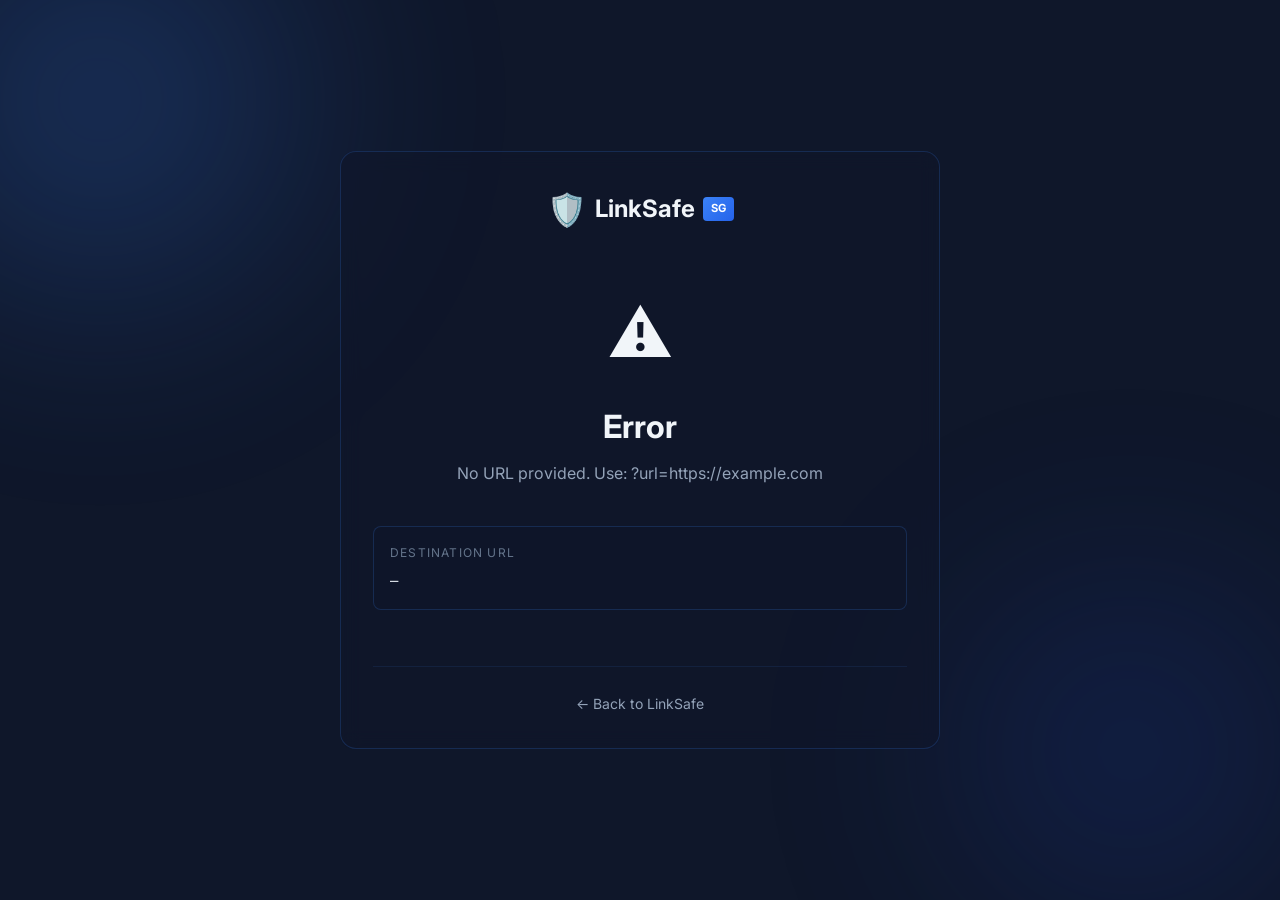
==== check.html @ cc97ff0c "add phishing checker" ====
<!DOCTYPE html>
<html lang="en">
<head>
  <meta charset="UTF-8">
  <meta name="viewport" content="width=device-width, initial-scale=1.0">
  <title>LinkSafe — Checking Link...</title>
  <meta name="description" content="LinkSafe is checking if this link is safe before you continue.">

  <!-- Don't index this page -->
  <meta name="robots" content="noindex, nofollow">

  <link rel="preconnect" href="https://fonts.googleapis.com">
  <link rel="preconnect" href="https://fonts.gstatic.com" crossorigin>
  <link href="https://fonts.googleapis.com/css2?family=Inter:wght@400;500;600;700&family=JetBrains+Mono:wght@400;500&display=swap" rel="stylesheet">

  <!-- Google Analytics -->
  <script async src="https://www.googletagmanager.com/gtag/js?id=G-LSV59Z6FGF"></script>
  <script>
    window.dataLayer = window.dataLayer || [];
    function gtag(){dataLayer.push(arguments);}
    gtag('js', new Date());
    gtag('config', 'G-LSV59Z6FGF');
  </script>

  <style>
    * { margin: 0; padding: 0; box-sizing: border-box; }

    body {
      font-family: 'Inter', -apple-system, sans-serif;
      background: #0F172A;
      color: #F1F5F9;
      min-height: 100vh;
      display: flex;
      align-items: center;
      justify-content: center;
      padding: 1rem;
      line-height: 1.6;
    }

    .bg-orb {
      position: fixed;
      border-radius: 50%;
      filter: blur(100px);
      opacity: 0.3;
      z-index: -1;
      pointer-events: none;
    }

    .bg-orb-1 {
      width: 600px;
      height: 600px;
      background: radial-gradient(circle, #3B82F6 0%, transparent 70%);
      top: -200px;
      left: -200px;
    }

    .bg-orb-2 {
      width: 500px;
      height: 500px;
      background: radial-gradient(circle, #1E40AF 0%, transparent 70%);
      bottom: -100px;
      right: -100px;
    }

    .container {
      max-width: 600px;
      width: 100%;
      background: rgba(15, 23, 42, 0.6);
      border: 1px solid rgba(59, 130, 246, 0.2);
      border-radius: 16px;
      padding: 2rem;
      backdrop-filter: blur(10px);
    }

    .brand {
      display: flex;
      align-items: center;
      gap: 0.5rem;
      justify-content: center;
      margin-bottom: 2rem;
    }

    .brand-icon { font-size: 2rem; }
    .brand-name { font-size: 1.5rem; font-weight: 700; color: #F1F5F9; }
    .brand-tag {
      background: linear-gradient(135deg, #3B82F6 0%, #2563EB 100%);
      color: white;
      font-size: 0.7rem;
      font-weight: 700;
      padding: 0.2rem 0.5rem;
      border-radius: 4px;
    }

    /* Loading state */
    .loading {
      text-align: center;
      padding: 2rem 0;
    }

    .spinner {
      width: 50px;
      height: 50px;
      border: 4px solid rgba(59, 130, 246, 0.2);
      border-top-color: #3B82F6;
      border-radius: 50%;
      margin: 0 auto 1.5rem;
      animation: spin 0.8s linear infinite;
    }

    @keyframes spin {
      to { transform: rotate(360deg); }
    }

    .loading-text {
      font-size: 1.1rem;
      color: #94A3B8;
      margin-bottom: 0.5rem;
    }

    .loading-url {
      font-family: 'JetBrains Mono', monospace;
      font-size: 0.875rem;
      color: #64748B;
      word-break: break-all;
      padding: 0.5rem;
      background: rgba(15, 23, 42, 0.5);
      border-radius: 6px;
      margin-top: 1rem;
    }

    /* Result states */
    .result {
      display: none;
    }

    .result.show {
      display: block;
    }

    .verdict {
      text-align: center;
      padding: 1rem 0;
    }

    .verdict-icon {
      font-size: 4rem;
      margin-bottom: 1rem;
    }

    .verdict-title {
      font-size: 2rem;
      font-weight: 700;
      margin-bottom: 0.5rem;
    }

    .verdict-subtitle {
      font-size: 1rem;
      color: #94A3B8;
      margin-bottom: 1.5rem;
    }

    /* SAFE */
    .verdict-safe .verdict-title { color: #10B981; }

    /* WARNING */
    .verdict-warning .verdict-title { color: #F59E0B; }

    /* DANGER */
    .verdict-danger .verdict-title { color: #EF4444; }

    /* URL box */
    .url-box {
      background: rgba(15, 23, 42, 0.8);
      border: 1px solid rgba(59, 130, 246, 0.2);
      border-radius: 8px;
      padding: 1rem;
      margin-bottom: 1.5rem;
    }

    .url-label {
      font-size: 0.75rem;
      color: #64748B;
      letter-spacing: 0.1em;
      text-transform: uppercase;
      margin-bottom: 0.5rem;
    }

    .url-value {
      font-family: 'JetBrains Mono', monospace;
      font-size: 0.875rem;
      color: #E2E8F0;
      word-break: break-all;
    }

    /* Signals list */
    .signals {
      list-style: none;
      margin-bottom: 1.5rem;
    }

    .signals li {
      padding: 0.6rem 1rem;
      margin-bottom: 0.5rem;
      background: rgba(15, 23, 42, 0.5);
      border-radius: 6px;
      font-size: 0.9rem;
      display: flex;
      align-items: center;
      gap: 0.5rem;
    }

    .signal-bad {
      border-left: 3px solid #EF4444;
      color: #FCA5A5;
    }

    .signal-warn {
      border-left: 3px solid #F59E0B;
      color: #FCD34D;
    }

    .signal-ok {
      border-left: 3px solid #10B981;
      color: #6EE7B7;
    }

    /* Buttons */
    .buttons {
      display: flex;
      gap: 0.75rem;
      flex-direction: column;
    }

    .btn {
      padding: 1rem 1.5rem;
      border: none;
      border-radius: 10px;
      font-size: 1rem;
      font-weight: 600;
      cursor: pointer;
      transition: all 0.2s;
      text-decoration: none;
      display: block;
      text-align: center;
      font-family: inherit;
    }

    .btn-block {
      background: rgba(239, 68, 68, 0.1);
      border: 1px solid #EF4444;
      color: #FCA5A5;
    }

    .btn-block:hover {
      background: rgba(239, 68, 68, 0.2);
      transform: translateY(-2px);
    }

    .btn-continue {
      background: rgba(245, 158, 11, 0.1);
      border: 1px solid #F59E0B;
      color: #FCD34D;
    }

    .btn-continue:hover {
      background: rgba(245, 158, 11, 0.2);
    }

    .btn-safe-continue {
      background: linear-gradient(135deg, #10B981 0%, #059669 100%);
      color: white;
      border: 1px solid #10B981;
    }

    .btn-safe-continue:hover {
      transform: translateY(-2px);
      box-shadow: 0 4px 16px rgba(16, 185, 129, 0.3);
    }

    .countdown {
      text-align: center;
      font-size: 0.875rem;
      color: #64748B;
      margin-top: 1rem;
      font-family: 'JetBrains Mono', monospace;
    }

    /* Footer */
    .footer-link {
      text-align: center;
      margin-top: 2rem;
      padding-top: 1.5rem;
      border-top: 1px solid rgba(59, 130, 246, 0.1);
    }

    .footer-link a {
      color: #94A3B8;
      text-decoration: none;
      font-size: 0.875rem;
      transition: color 0.2s;
    }

    .footer-link a:hover {
      color: #60A5FA;
    }

    /* Mobile */
    @media (max-width: 480px) {
      .container { padding: 1.5rem; }
      .verdict-title { font-size: 1.5rem; }
      .verdict-icon { font-size: 3rem; }
    }
  </style>
</head>
<body>

  <div class="bg-orb bg-orb-1" aria-hidden="true"></div>
  <div class="bg-orb bg-orb-2" aria-hidden="true"></div>

  <div class="container">
    <!-- Brand -->
    <div class="brand">
      <span class="brand-icon">🛡️</span>
      <span class="brand-name">LinkSafe</span>
      <span class="brand-tag">SG</span>
    </div>

    <!-- LOADING STATE -->
    <div id="loading" class="loading">
      <div class="spinner"></div>
      <div class="loading-text">Checking your link...</div>
      <div class="loading-url" id="loading-url">—</div>
    </div>

    <!-- RESULT STATE -->
    <div id="result" class="result">
      <div class="verdict" id="verdict">
        <div class="verdict-icon" id="verdict-icon">🔍</div>
        <div class="verdict-title" id="verdict-title">Checking...</div>
        <div class="verdict-subtitle" id="verdict-subtitle">Please wait</div>
      </div>

      <div class="url-box">
        <div class="url-label">Destination URL</div>
        <div class="url-value" id="url-value">—</div>
      </div>

      <ul class="signals" id="signals"></ul>

      <div class="buttons" id="buttons"></div>

      <div class="countdown" id="countdown"></div>
    </div>

    <!-- Footer -->
    <div class="footer-link">
      <a href="https://shakhsg.github.io/linksafe" target="_blank">
        ← Back to LinkSafe
      </a>
    </div>
  </div>

  <script>
    // ============================================
    // GET URL PARAM
    // ============================================
    const params = new URLSearchParams(window.location.search);
    const targetUrl = params.get('url');

    if (!targetUrl) {
      showError('No URL provided. Use: ?url=https://example.com');
      throw new Error('No URL');
    }

    // Show loading URL
    document.getElementById('loading-url').textContent = targetUrl;

    // ============================================
    // PHISHING DETECTION (8 signals)
    // ============================================
    function checkPhishing(url) {
      const signals = [];
      let dangerScore = 0;
      let warningScore = 0;

      let parsedUrl;
      try {
        parsedUrl = new URL(url);
      } catch (e) {
        return {
          verdict: 'DANGER',
          signals: [{ type: 'bad', text: 'Invalid URL format' }]
        };
      }

      const hostname = parsedUrl.hostname.toLowerCase();
      const fullUrl = url.toLowerCase();

      // 1. HTTPS check
      if (parsedUrl.protocol !== 'https:') {
        signals.push({ type: 'warn', text: 'No HTTPS — connection not encrypted' });
        warningScore++;
      } else {
        signals.push({ type: 'ok', text: 'HTTPS enabled — encrypted connection' });
      }

      // 2. IP-based URLs
      if (/^\d{1,3}\.\d{1,3}\.\d{1,3}\.\d{1,3}/.test(hostname)) {
        signals.push({ type: 'bad', text: 'IP address instead of domain — highly suspicious' });
        dangerScore += 2;
      }

      // 3. Suspicious TLDs
      const badTlds = ['.tk', '.ml', '.ga', '.cf', '.xyz', '.top', '.win', '.bid'];
      const matchedTld = badTlds.find(tld => hostname.endsWith(tld));
      if (matchedTld) {
        signals.push({ type: 'bad', text: `Suspicious TLD: ${matchedTld} (commonly used in phishing)` });
        dangerScore += 2;
      }

      // 4. Phishing keywords
      const phishingKeywords = ['verify', 'secure', 'login', 'update', 'confirm', 'validate', 'unlock', 'suspended'];
      const foundKeywords = phishingKeywords.filter(k => fullUrl.includes(k));
      if (foundKeywords.length > 0) {
        signals.push({ type: 'warn', text: `Phishing keywords detected: ${foundKeywords.join(', ')}` });
        warningScore++;
      }

      // 5. Brand impersonation (Singapore-tuned)
      const sgBrands = ['dbs', 'ocbc', 'uob', 'posb', 'singpass', 'singpost', 'iras', 'shopee', 'lazada', 'grab'];
      const brandFound = sgBrands.find(brand => {
        // Check if brand is in URL but NOT the legitimate domain
        const legitimateDomains = {
          'dbs': 'dbs.com.sg',
          'ocbc': 'ocbc.com',
          'uob': 'uob.com.sg',
          'posb': 'posb.com.sg',
          'singpass': 'singpass.gov.sg',
          'singpost': 'singpost.com',
          'iras': 'iras.gov.sg',
          'shopee': 'shopee.sg',
          'lazada': 'lazada.sg',
          'grab': 'grab.com'
        };
        const legit = legitimateDomains[brand];
        return fullUrl.includes(brand) && !hostname.endsWith(legit);
      });

      if (brandFound) {
        signals.push({ type: 'bad', text: `Brand impersonation detected: "${brandFound.toUpperCase()}" — but URL doesn't match official domain` });
        dangerScore += 3;
      }

      // 6. Excessive subdomains
      const subdomainCount = hostname.split('.').length - 2;
      if (subdomainCount > 3) {
        signals.push({ type: 'warn', text: `Excessive subdomains (${subdomainCount}) — possible masking attempt` });
        warningScore++;
      }

      // 7. Punycode / suspicious characters
      if (hostname.includes('xn--') || /[^\x00-\x7F]/.test(hostname)) {
        signals.push({ type: 'bad', text: 'Punycode/Unicode characters — possible homograph attack' });
        dangerScore += 2;
      }

      // 8. URL length / @ symbol / shorteners
      if (url.length > 100) {
        signals.push({ type: 'warn', text: `URL unusually long (${url.length} chars)` });
        warningScore++;
      }
      if (url.includes('@') && url.indexOf('@') > 8) {
        signals.push({ type: 'bad', text: '@ symbol in URL — classic phishing trick' });
        dangerScore += 2;
      }

      // URL shorteners
      const shorteners = ['bit.ly', 'tinyurl.com', 't.co', 'goo.gl', 'ow.ly', 'is.gd', 'buff.ly'];
      if (shorteners.some(s => hostname.includes(s))) {
        signals.push({ type: 'warn', text: 'URL shortener detected — destination hidden' });
        warningScore++;
      }

      // Determine verdict
      let verdict;
      if (dangerScore >= 2) {
        verdict = 'DANGER';
      } else if (dangerScore >= 1 || warningScore >= 2) {
        verdict = 'WARNING';
      } else {
        verdict = 'SAFE';
      }

      return { verdict, signals, dangerScore, warningScore };
    }

    // ============================================
    // RENDER RESULT
    // ============================================
    function showError(msg) {
      document.getElementById('loading').style.display = 'none';
      document.getElementById('result').classList.add('show');
      document.getElementById('verdict-icon').textContent = '⚠️';
      document.getElementById('verdict-title').textContent = 'Error';
      document.getElementById('verdict-subtitle').textContent = msg;
    }

    function renderResult(result) {
      // Hide loading
      document.getElementById('loading').style.display = 'none';
      document.getElementById('result').classList.add('show');

      // URL
      document.getElementById('url-value').textContent = targetUrl;

      const verdict = document.getElementById('verdict');
      const icon = document.getElementById('verdict-icon');
      const title = document.getElementById('verdict-title');
      const subtitle = document.getElementById('verdict-subtitle');
      const signalsList = document.getElementById('signals');
      const buttons = document.getElementById('buttons');
      const countdown = document.getElementById('countdown');

      // Set verdict-specific styles
      if (result.verdict === 'DANGER') {
        verdict.classList.add('verdict-danger');
        icon.textContent = '🚨';
        title.textContent = 'DANGER';
        subtitle.textContent = 'This link is dangerous. Do not continue.';

        // Track event in GA
        if (typeof gtag === 'function') {
          gtag('event', 'link_check', { verdict: 'DANGER' });
        }

        // Buttons
        buttons.innerHTML = `
          <button class="btn btn-block" onclick="goBack()">⛔ Don't continue (recommended)</button>
          <button class="btn btn-continue" onclick="continueAnyway()">⚠️ I understand the risk, continue anyway</button>
        `;

      } else if (result.verdict === 'WARNING') {
        verdict.classList.add('verdict-warning');
        icon.textContent = '⚠️';
        title.textContent = 'SUSPICIOUS';
        subtitle.textContent = 'This link has warning signs. Proceed with caution.';

        if (typeof gtag === 'function') {
          gtag('event', 'link_check', { verdict: 'WARNING' });
        }

        buttons.innerHTML = `
          <button class="btn btn-continue" onclick="continueAnyway()">⚠️ Continue with caution</button>
          <button class="btn btn-block" onclick="goBack()">⛔ Don't continue</button>
        `;

      } else {
        verdict.classList.add('verdict-safe');
        icon.textContent = '✅';
        title.textContent = 'SAFE';
        subtitle.textContent = 'No threats detected. You can continue.';

        if (typeof gtag === 'function') {
          gtag('event', 'link_check', { verdict: 'SAFE' });
        }

        buttons.innerHTML = `
          <button class="btn btn-safe-continue" onclick="continueAnyway()">✓ Continue to site</button>
        `;

        // Auto-redirect after 3 seconds for SAFE links
        let timeLeft = 3;
        countdown.textContent = `Auto-redirecting in ${timeLeft}s...`;
        const interval = setInterval(() => {
          timeLeft--;
          if (timeLeft > 0) {
            countdown.textContent = `Auto-redirecting in ${timeLeft}s...`;
          } else {
            clearInterval(interval);
            continueAnyway();
          }
        }, 1000);
      }

      // Render signals
      signalsList.innerHTML = result.signals.map(s => `
        <li class="signal-${s.type}">${s.text}</li>
      `).join('');
    }

    // ============================================
    // ACTIONS
    // ============================================
    function continueAnyway() {
      window.location.href = targetUrl;
    }

    function goBack() {
      if (history.length > 1) {
        history.back();
      } else {
        window.location.href = 'https://shakhsg.github.io/linksafe';
      }
    }

    // ============================================
    // RUN CHECK
    // ============================================
    setTimeout(() => {
      const result = checkPhishing(targetUrl);
      renderResult(result);
    }, 800); // 800ms delay for UX (feels like real check)

  </script>
</body>
</html>
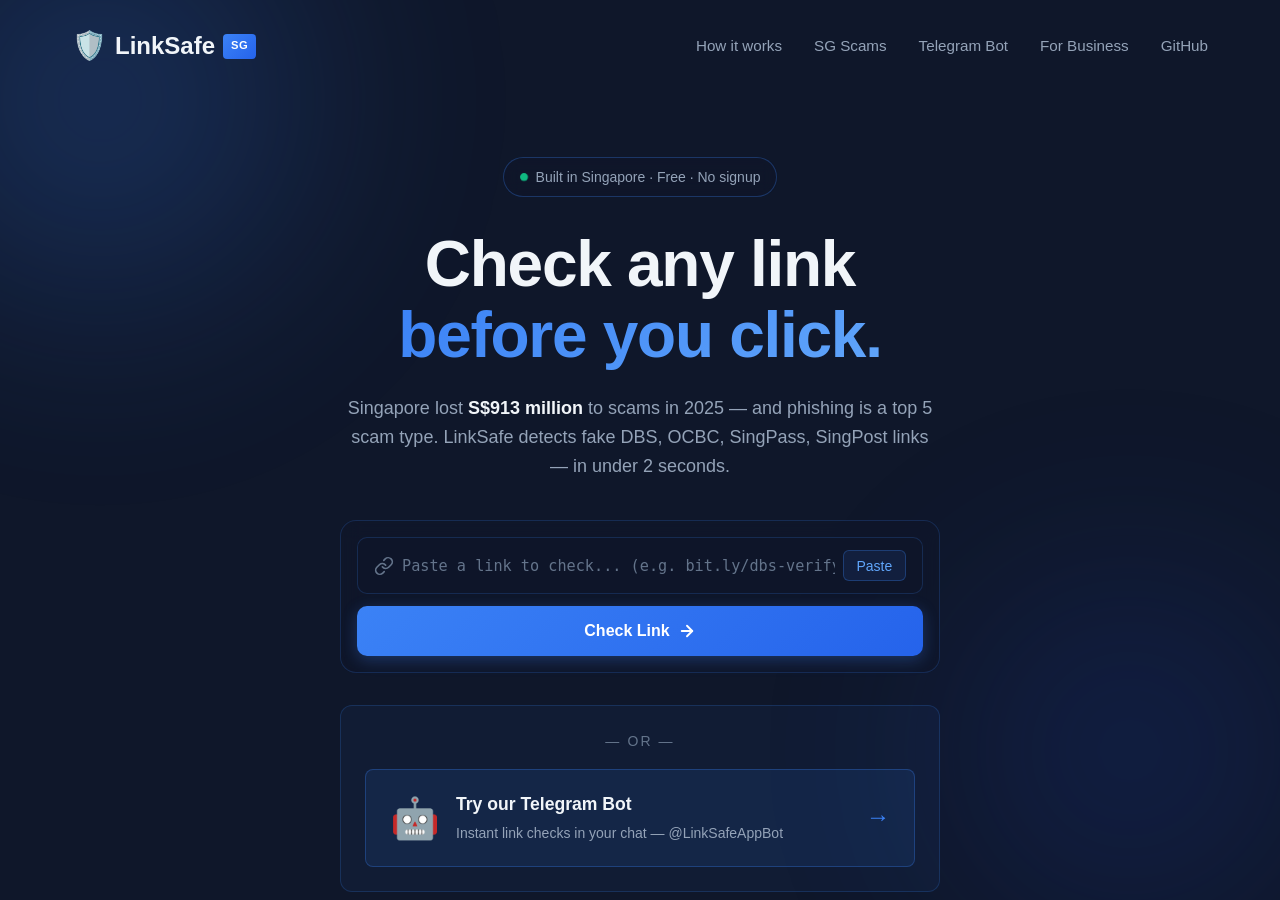
==== commit e8dc6bca: "Add check.html phishing detector + share link feature" ====
--- a/check.html
+++ b/check.html
@@ -354,7 +354,7 @@
 
     <!-- Footer -->
     <div class="footer-link">
-      <a href="https://shakhsg.github.io/linksafe" target="_blank">
+      <a href="index.html">
         ← Back to LinkSafe
       </a>
     </div>
@@ -368,7 +368,10 @@
     const targetUrl = params.get('url');
 
     if (!targetUrl) {
-      showError('No URL provided. Use: ?url=https://example.com');
+      showError('No URL provided. Redirecting to LinkSafe...');
+      setTimeout(() => {
+        window.location.href = 'index.html';
+      }, 2000);
       throw new Error('No URL');
     }
 
@@ -429,7 +432,6 @@
       // 5. Brand impersonation (Singapore-tuned)
       const sgBrands = ['dbs', 'ocbc', 'uob', 'posb', 'singpass', 'singpost', 'iras', 'shopee', 'lazada', 'grab'];
       const brandFound = sgBrands.find(brand => {
-        // Check if brand is in URL but NOT the legitimate domain
         const legitimateDomains = {
           'dbs': 'dbs.com.sg',
           'ocbc': 'ocbc.com',
@@ -506,11 +508,9 @@
     }
 
     function renderResult(result) {
-      // Hide loading
       document.getElementById('loading').style.display = 'none';
       document.getElementById('result').classList.add('show');
 
-      // URL
       document.getElementById('url-value').textContent = targetUrl;
 
       const verdict = document.getElementById('verdict');
@@ -521,19 +521,16 @@
       const buttons = document.getElementById('buttons');
       const countdown = document.getElementById('countdown');
 
-      // Set verdict-specific styles
       if (result.verdict === 'DANGER') {
         verdict.classList.add('verdict-danger');
         icon.textContent = '🚨';
         title.textContent = 'DANGER';
         subtitle.textContent = 'This link is dangerous. Do not continue.';
 
-        // Track event in GA
         if (typeof gtag === 'function') {
           gtag('event', 'link_check', { verdict: 'DANGER' });
         }
 
-        // Buttons
         buttons.innerHTML = `
           <button class="btn btn-block" onclick="goBack()">⛔ Don't continue (recommended)</button>
           <button class="btn btn-continue" onclick="continueAnyway()">⚠️ I understand the risk, continue anyway</button>
@@ -568,7 +565,6 @@
           <button class="btn btn-safe-continue" onclick="continueAnyway()">✓ Continue to site</button>
         `;
 
-        // Auto-redirect after 3 seconds for SAFE links
         let timeLeft = 3;
         countdown.textContent = `Auto-redirecting in ${timeLeft}s...`;
         const interval = setInterval(() => {
@@ -582,7 +578,6 @@
         }, 1000);
       }
 
-      // Render signals
       signalsList.innerHTML = result.signals.map(s => `
         <li class="signal-${s.type}">${s.text}</li>
       `).join('');
@@ -599,7 +594,7 @@
       if (history.length > 1) {
         history.back();
       } else {
-        window.location.href = 'https://shakhsg.github.io/linksafe';
+        window.location.href = 'index.html';
       }
     }
 
@@ -609,7 +604,7 @@
     setTimeout(() => {
       const result = checkPhishing(targetUrl);
       renderResult(result);
-    }, 800); // 800ms delay for UX (feels like real check)
+    }, 800);
 
   </script>
 </body>
